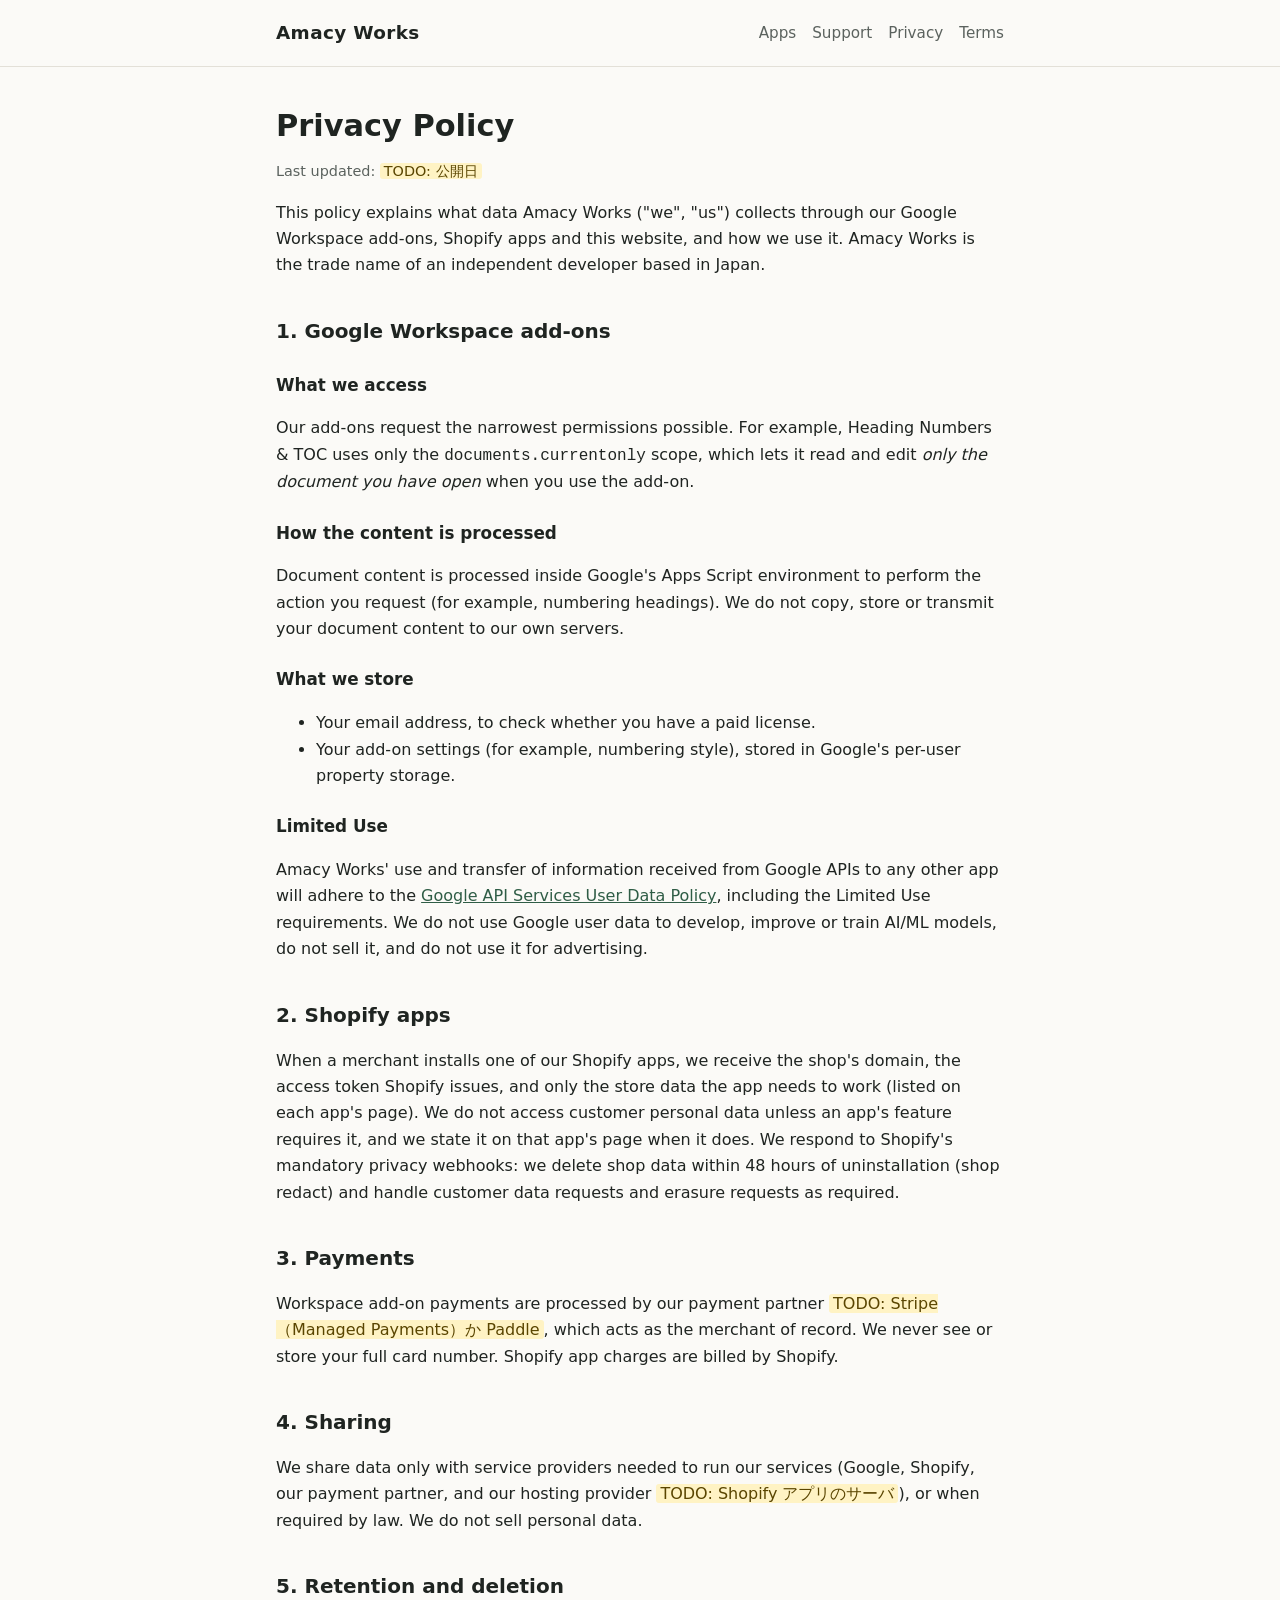
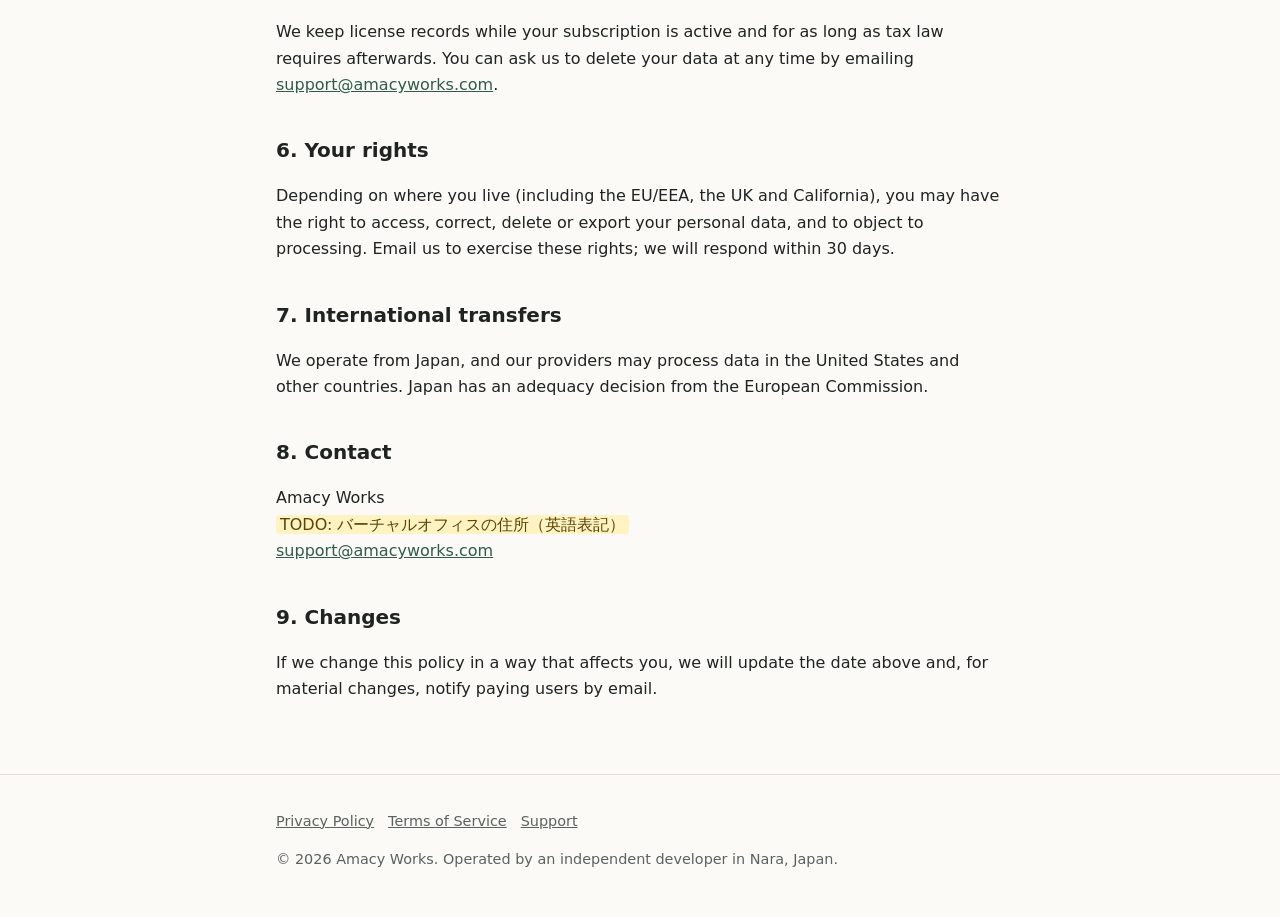
==== privacy.html @ e0637e9f "Add site pages (index, support, privacy, terms, style)" ====
<!doctype html>
<html lang="en"><head><meta charset="utf-8"><meta name="viewport" content="width=device-width,initial-scale=1"><title>Privacy Policy — Amacy Works</title><meta name="description" content="How Amacy Works handles your data."><link rel="stylesheet" href="style.css"></head><body>
<header><div class="wrap"><a class="brand" href="index.html">Amacy Works</a><nav><a href="index.html#apps">Apps</a><a href="support.html">Support</a><a href="privacy.html">Privacy</a><a href="terms.html">Terms</a></nav></div></header>
<main><div class="wrap">
<h1>Privacy Policy</h1>
<p class="small">Last updated: <span class="todo">TODO: 公開日</span></p>
<p>This policy explains what data Amacy Works ("we", "us") collects through our Google Workspace add-ons, Shopify apps and this website, and how we use it. Amacy Works is the trade name of an independent developer based in Japan.</p>

<h2>1. Google Workspace add-ons</h2>
<h3>What we access</h3>
<p>Our add-ons request the narrowest permissions possible. For example, Heading Numbers &amp; TOC uses only the <code>documents.currentonly</code> scope, which lets it read and edit <em>only the document you have open</em> when you use the add-on.</p>
<h3>How the content is processed</h3>
<p>Document content is processed inside Google's Apps Script environment to perform the action you request (for example, numbering headings). We do not copy, store or transmit your document content to our own servers.</p>
<h3>What we store</h3>
<ul>
<li>Your email address, to check whether you have a paid license.</li>
<li>Your add-on settings (for example, numbering style), stored in Google's per-user property storage.</li>
</ul>
<h3>Limited Use</h3>
<p>Amacy Works' use and transfer of information received from Google APIs to any other app will adhere to the <a href="https://developers.google.com/terms/api-services-user-data-policy">Google API Services User Data Policy</a>, including the Limited Use requirements. We do not use Google user data to develop, improve or train AI/ML models, do not sell it, and do not use it for advertising.</p>

<h2>2. Shopify apps</h2>
<p>When a merchant installs one of our Shopify apps, we receive the shop's domain, the access token Shopify issues, and only the store data the app needs to work (listed on each app's page). We do not access customer personal data unless an app's feature requires it, and we state it on that app's page when it does. We respond to Shopify's mandatory privacy webhooks: we delete shop data within 48 hours of uninstallation (shop redact) and handle customer data requests and erasure requests as required.</p>

<h2>3. Payments</h2>
<p>Workspace add-on payments are processed by our payment partner <span class="todo">TODO: Stripe（Managed Payments）か Paddle</span>, which acts as the merchant of record. We never see or store your full card number. Shopify app charges are billed by Shopify.</p>

<h2>4. Sharing</h2>
<p>We share data only with service providers needed to run our services (Google, Shopify, our payment partner, and our hosting provider <span class="todo">TODO: Shopify アプリのサーバ</span>), or when required by law. We do not sell personal data.</p>

<h2>5. Retention and deletion</h2>
<p>We keep license records while your subscription is active and for as long as tax law requires afterwards. You can ask us to delete your data at any time by emailing <a href="mailto:support@amacyworks.com">support@amacyworks.com</a>.</p>

<h2>6. Your rights</h2>
<p>Depending on where you live (including the EU/EEA, the UK and California), you may have the right to access, correct, delete or export your personal data, and to object to processing. Email us to exercise these rights; we will respond within 30 days.</p>

<h2>7. International transfers</h2>
<p>We operate from Japan, and our providers may process data in the United States and other countries. Japan has an adequacy decision from the European Commission.</p>

<h2>8. Contact</h2>
<p>Amacy Works<br><span class="todo">TODO: バーチャルオフィスの住所（英語表記）</span><br><a href="mailto:support@amacyworks.com">support@amacyworks.com</a></p>

<h2>9. Changes</h2>
<p>If we change this policy in a way that affects you, we will update the date above and, for material changes, notify paying users by email.</p>

</div></main>
<footer><div class="wrap"><p><a href="privacy.html">Privacy Policy</a><a href="terms.html">Terms of Service</a><a href="support.html">Support</a></p><p>© 2026 Amacy Works. Operated by an independent developer in Nara, Japan.</p></div></footer>
</body></html>
---- style.css ----
:root{--bg:#fbfaf7;--fg:#1f2421;--muted:#5b625e;--accent:#2f5d46;--line:#e3e0d8;--card:#ffffff}
@media (prefers-color-scheme:dark){:root{--bg:#151816;--fg:#e8ebe9;--muted:#a3aba6;--accent:#8cc5a5;--line:#2c312e;--card:#1c201e}}
*{box-sizing:border-box}
body{margin:0;background:var(--bg);color:var(--fg);font:16px/1.65 system-ui,-apple-system,"Segoe UI",sans-serif}
.wrap{max-width:760px;margin:0 auto;padding:0 16px}
header{border-bottom:1px solid var(--line)}
header .wrap{display:flex;justify-content:space-between;align-items:center;gap:12px;flex-wrap:wrap;padding-top:18px;padding-bottom:18px}
.brand{font-weight:700;letter-spacing:.02em;color:var(--fg);text-decoration:none;font-size:1.15rem}
nav a{color:var(--muted);text-decoration:none;margin-left:16px;font-size:.95rem}
nav a:first-child{margin-left:0}
nav a:hover,a{color:var(--accent)}
main{padding:40px 0 56px}
h1{font-size:1.9rem;line-height:1.25;margin:0 0 12px}
h2{font-size:1.25rem;margin:36px 0 8px}
h3{font-size:1.05rem;margin:24px 0 6px}
.lead{color:var(--muted);font-size:1.1rem;margin:0 0 28px}
.card{background:var(--card);border:1px solid var(--line);border-radius:10px;padding:18px 20px;margin:12px 0}
.card h3{margin-top:0}
.tag{display:inline-block;font-size:.8rem;color:var(--muted);border:1px solid var(--line);border-radius:999px;padding:1px 10px;margin-left:6px}
.small{color:var(--muted);font-size:.9rem}
footer{border-top:1px solid var(--line);padding:20px 0 32px;color:var(--muted);font-size:.9rem}
footer a{color:var(--muted);margin-right:14px}
.todo{background:#fff3c4;color:#5a4500;padding:0 4px;border-radius:3px}
@media (prefers-color-scheme:dark){.todo{background:#4a3d0a;color:#ffe9a3}}
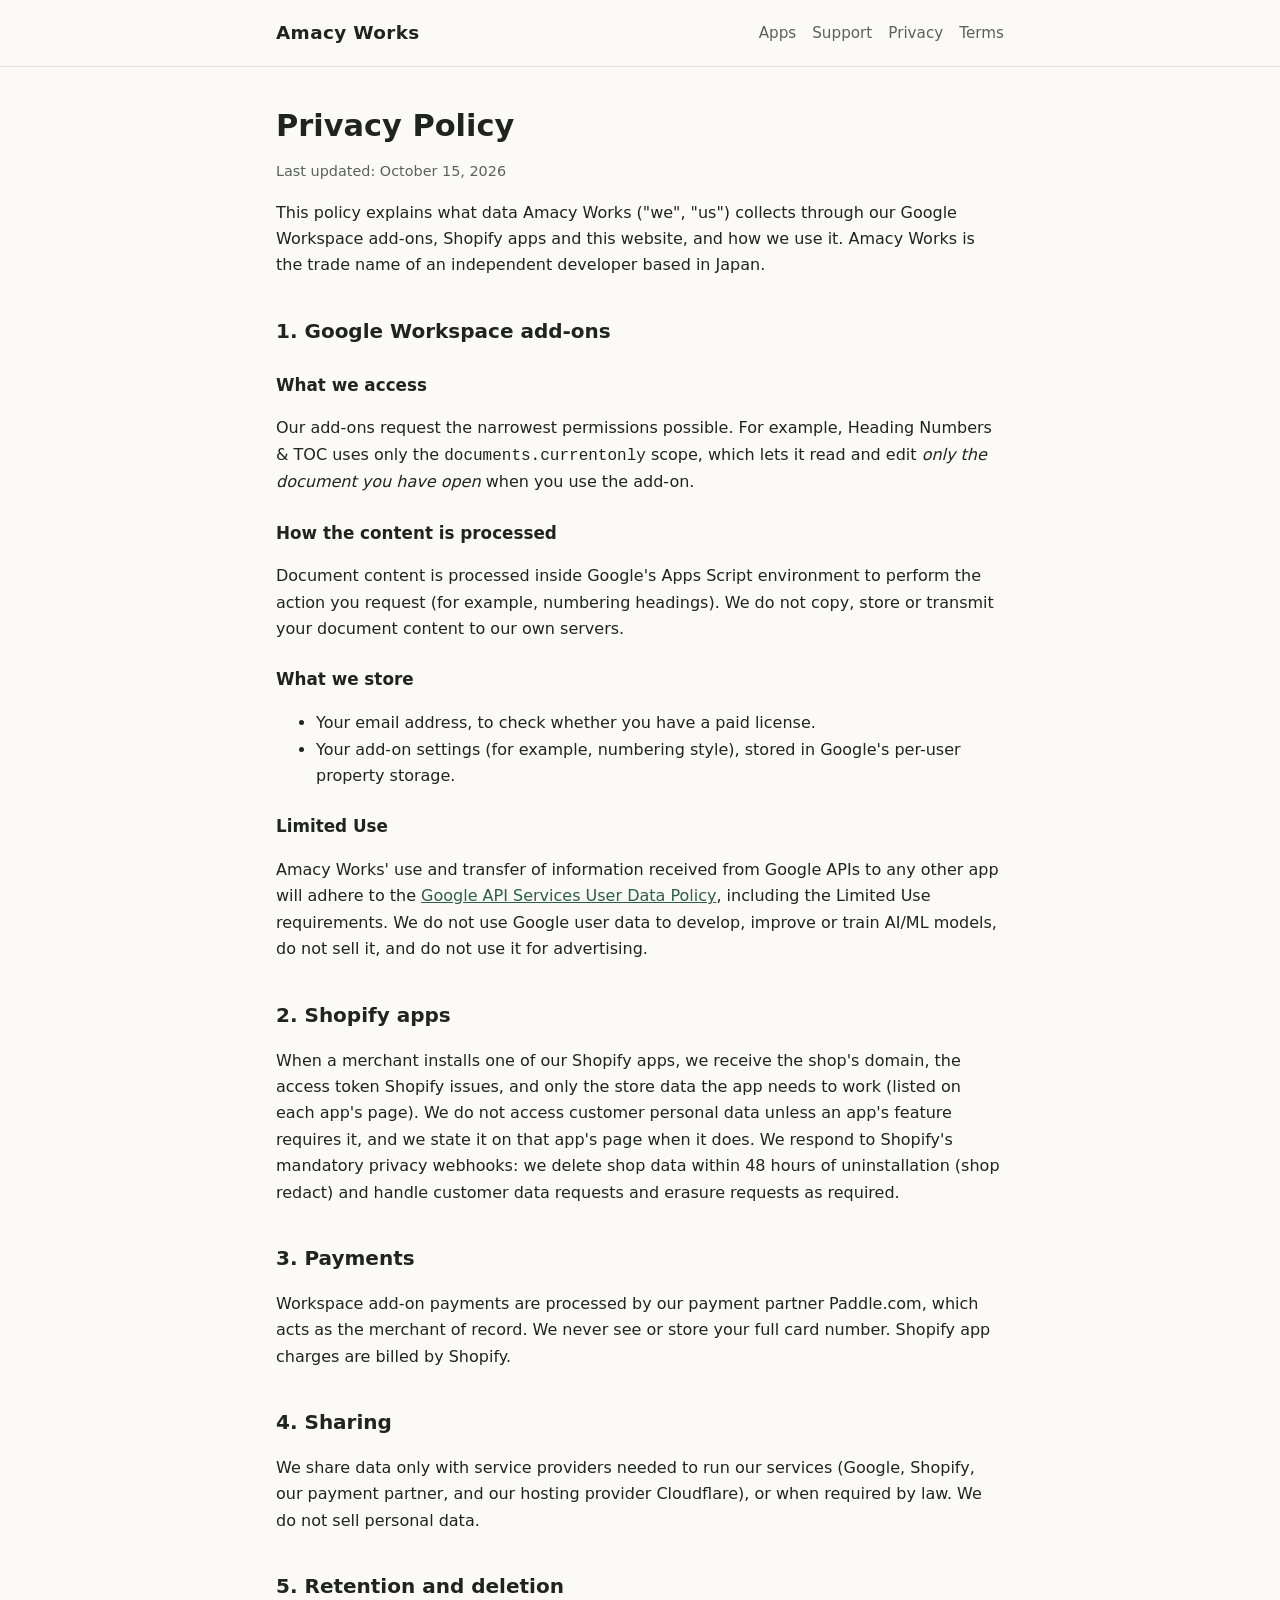
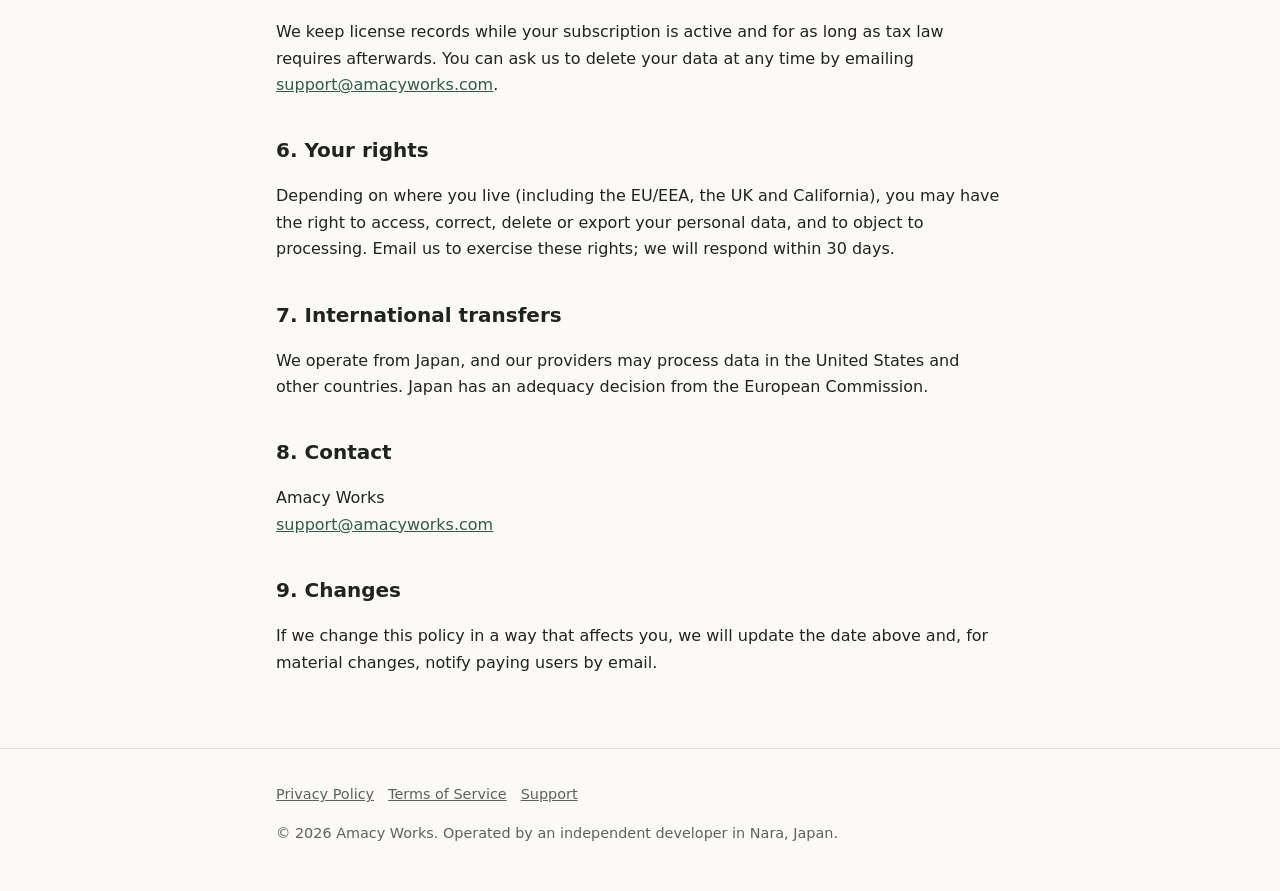
==== commit ff72d18f: "Fill in payment partner (Paddle), host (Cloudflare), last-updated date; drop address line for now" ====
--- a/privacy.html
+++ b/privacy.html
@@ -3,7 +3,7 @@
 <header><div class="wrap"><a class="brand" href="index.html">Amacy Works</a><nav><a href="index.html#apps">Apps</a><a href="support.html">Support</a><a href="privacy.html">Privacy</a><a href="terms.html">Terms</a></nav></div></header>
 <main><div class="wrap">
 <h1>Privacy Policy</h1>
-<p class="small">Last updated: <span class="todo">TODO: 公開日</span></p>
+<p class="small">Last updated: October 15, 2026</p>
 <p>This policy explains what data Amacy Works ("we", "us") collects through our Google Workspace add-ons, Shopify apps and this website, and how we use it. Amacy Works is the trade name of an independent developer based in Japan.</p>
 
 <h2>1. Google Workspace add-ons</h2>
@@ -23,10 +23,10 @@
 <p>When a merchant installs one of our Shopify apps, we receive the shop's domain, the access token Shopify issues, and only the store data the app needs to work (listed on each app's page). We do not access customer personal data unless an app's feature requires it, and we state it on that app's page when it does. We respond to Shopify's mandatory privacy webhooks: we delete shop data within 48 hours of uninstallation (shop redact) and handle customer data requests and erasure requests as required.</p>
 
 <h2>3. Payments</h2>
-<p>Workspace add-on payments are processed by our payment partner <span class="todo">TODO: Stripe（Managed Payments）か Paddle</span>, which acts as the merchant of record. We never see or store your full card number. Shopify app charges are billed by Shopify.</p>
+<p>Workspace add-on payments are processed by our payment partner Paddle.com, which acts as the merchant of record. We never see or store your full card number. Shopify app charges are billed by Shopify.</p>
 
 <h2>4. Sharing</h2>
-<p>We share data only with service providers needed to run our services (Google, Shopify, our payment partner, and our hosting provider <span class="todo">TODO: Shopify アプリのサーバ</span>), or when required by law. We do not sell personal data.</p>
+<p>We share data only with service providers needed to run our services (Google, Shopify, our payment partner, and our hosting provider Cloudflare), or when required by law. We do not sell personal data.</p>
 
 <h2>5. Retention and deletion</h2>
 <p>We keep license records while your subscription is active and for as long as tax law requires afterwards. You can ask us to delete your data at any time by emailing <a href="mailto:support@amacyworks.com">support@amacyworks.com</a>.</p>
@@ -38,7 +38,7 @@
 <p>We operate from Japan, and our providers may process data in the United States and other countries. Japan has an adequacy decision from the European Commission.</p>
 
 <h2>8. Contact</h2>
-<p>Amacy Works<br><span class="todo">TODO: バーチャルオフィスの住所（英語表記）</span><br><a href="mailto:support@amacyworks.com">support@amacyworks.com</a></p>
+<p>Amacy Works<br><a href="mailto:support@amacyworks.com">support@amacyworks.com</a></p>
 
 <h2>9. Changes</h2>
 <p>If we change this policy in a way that affects you, we will update the date above and, for material changes, notify paying users by email.</p>
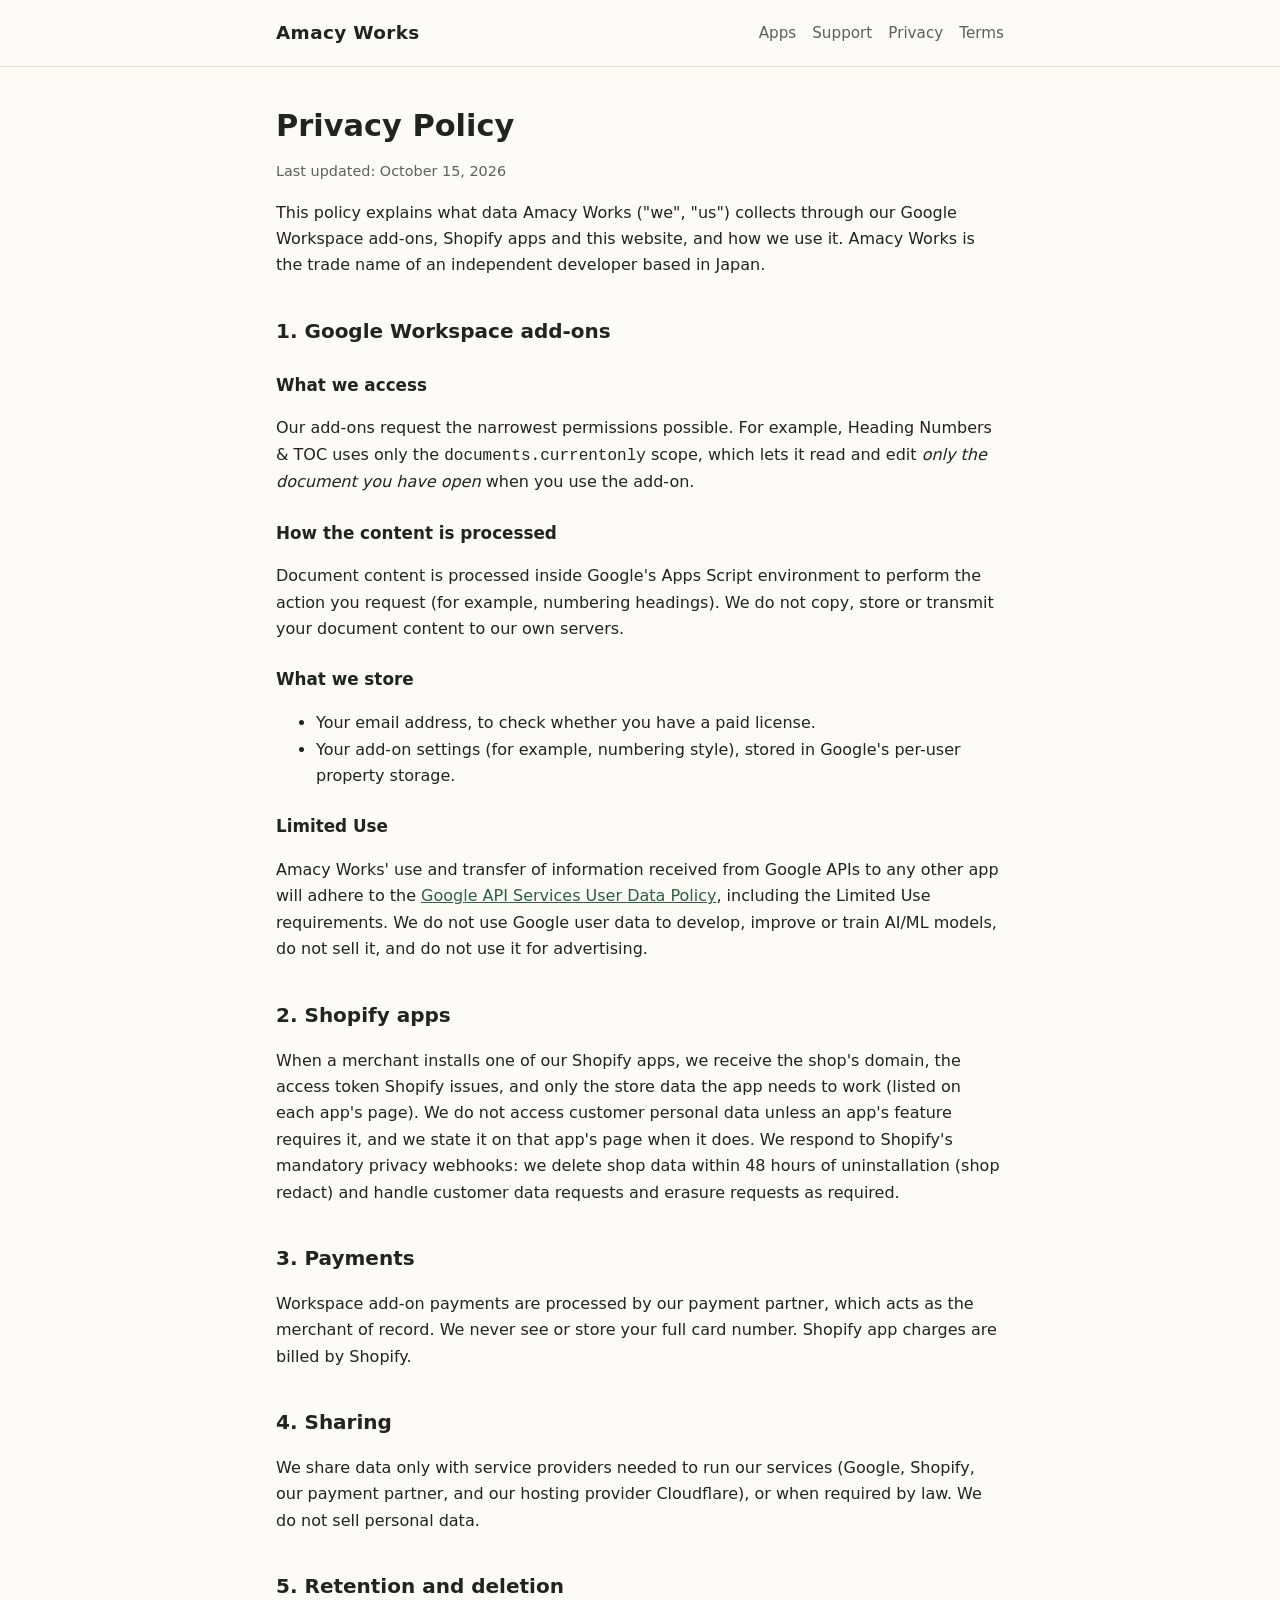
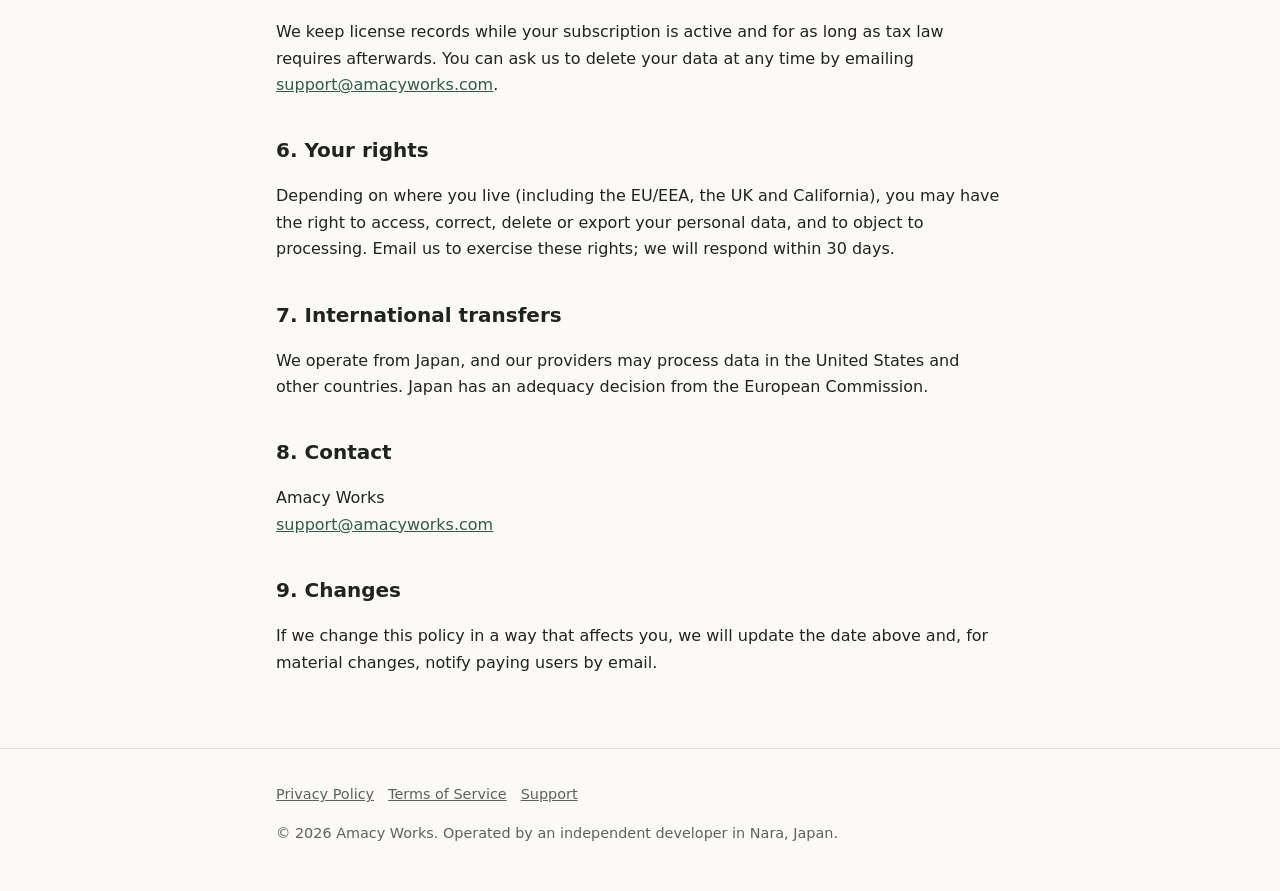
==== commit c5ee63d1: "Remove payment partner name until it is decided" ====
--- a/privacy.html
+++ b/privacy.html
@@ -23,7 +23,7 @@
 <p>When a merchant installs one of our Shopify apps, we receive the shop's domain, the access token Shopify issues, and only the store data the app needs to work (listed on each app's page). We do not access customer personal data unless an app's feature requires it, and we state it on that app's page when it does. We respond to Shopify's mandatory privacy webhooks: we delete shop data within 48 hours of uninstallation (shop redact) and handle customer data requests and erasure requests as required.</p>
 
 <h2>3. Payments</h2>
-<p>Workspace add-on payments are processed by our payment partner Paddle.com, which acts as the merchant of record. We never see or store your full card number. Shopify app charges are billed by Shopify.</p>
+<p>Workspace add-on payments are processed by our payment partner, which acts as the merchant of record. We never see or store your full card number. Shopify app charges are billed by Shopify.</p>
 
 <h2>4. Sharing</h2>
 <p>We share data only with service providers needed to run our services (Google, Shopify, our payment partner, and our hosting provider Cloudflare), or when required by law. We do not sell personal data.</p>
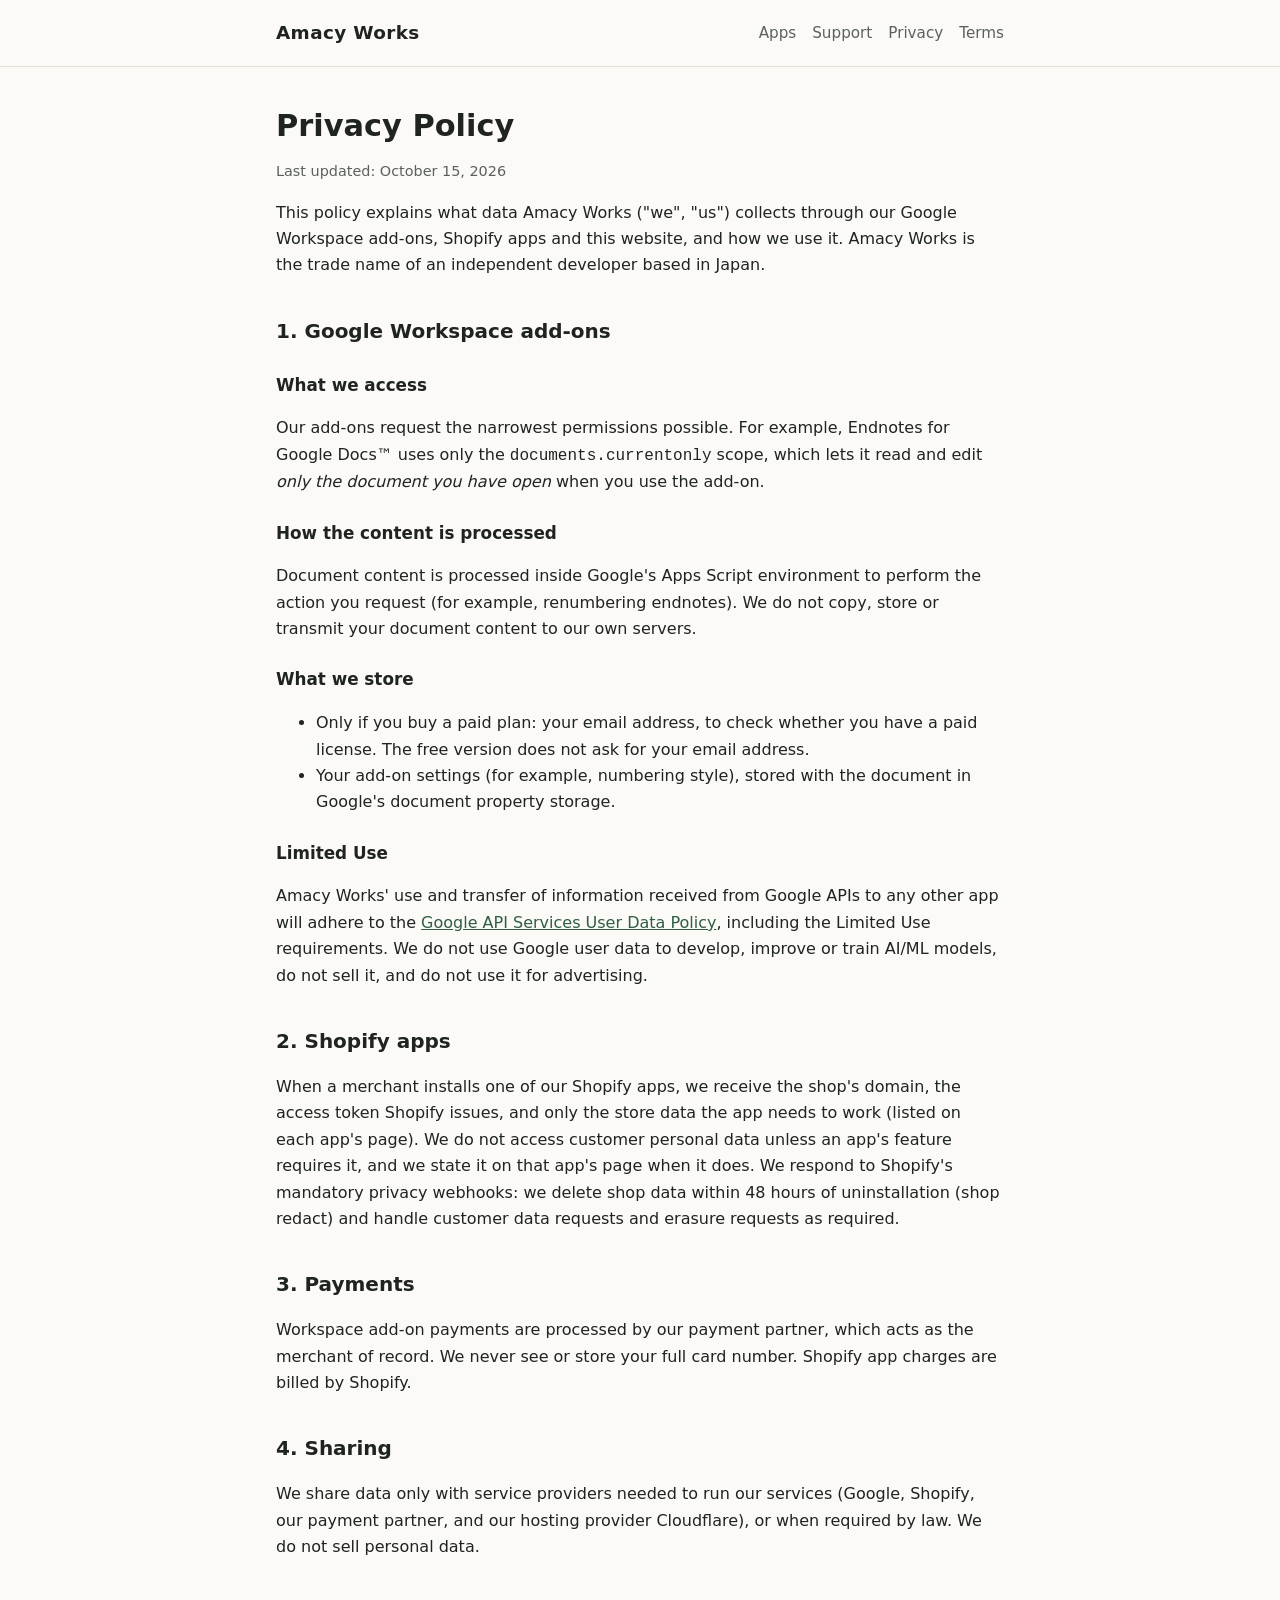
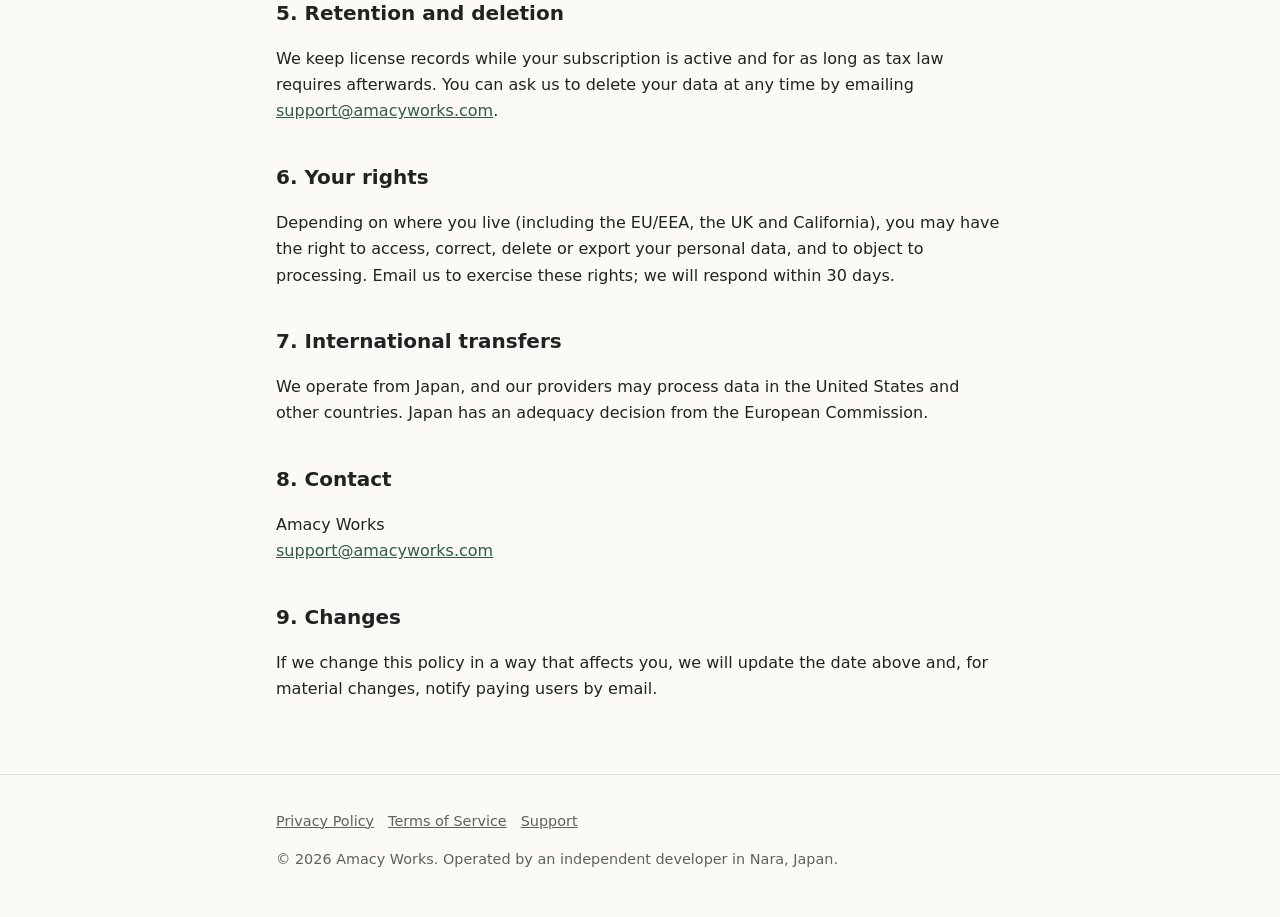
==== commit 75a2212f: "Feature Endnotes for Google Docs; update privacy examples" ====
--- a/privacy.html
+++ b/privacy.html
@@ -8,13 +8,13 @@
 
 <h2>1. Google Workspace add-ons</h2>
 <h3>What we access</h3>
-<p>Our add-ons request the narrowest permissions possible. For example, Heading Numbers &amp; TOC uses only the <code>documents.currentonly</code> scope, which lets it read and edit <em>only the document you have open</em> when you use the add-on.</p>
+<p>Our add-ons request the narrowest permissions possible. For example, Endnotes for Google Docs&trade; uses only the <code>documents.currentonly</code> scope, which lets it read and edit <em>only the document you have open</em> when you use the add-on.</p>
 <h3>How the content is processed</h3>
-<p>Document content is processed inside Google's Apps Script environment to perform the action you request (for example, numbering headings). We do not copy, store or transmit your document content to our own servers.</p>
+<p>Document content is processed inside Google's Apps Script environment to perform the action you request (for example, renumbering endnotes). We do not copy, store or transmit your document content to our own servers.</p>
 <h3>What we store</h3>
 <ul>
-<li>Your email address, to check whether you have a paid license.</li>
-<li>Your add-on settings (for example, numbering style), stored in Google's per-user property storage.</li>
+<li>Only if you buy a paid plan: your email address, to check whether you have a paid license. The free version does not ask for your email address.</li>
+<li>Your add-on settings (for example, numbering style), stored with the document in Google's document property storage.</li>
 </ul>
 <h3>Limited Use</h3>
 <p>Amacy Works' use and transfer of information received from Google APIs to any other app will adhere to the <a href="https://developers.google.com/terms/api-services-user-data-policy">Google API Services User Data Policy</a>, including the Limited Use requirements. We do not use Google user data to develop, improve or train AI/ML models, do not sell it, and do not use it for advertising.</p>
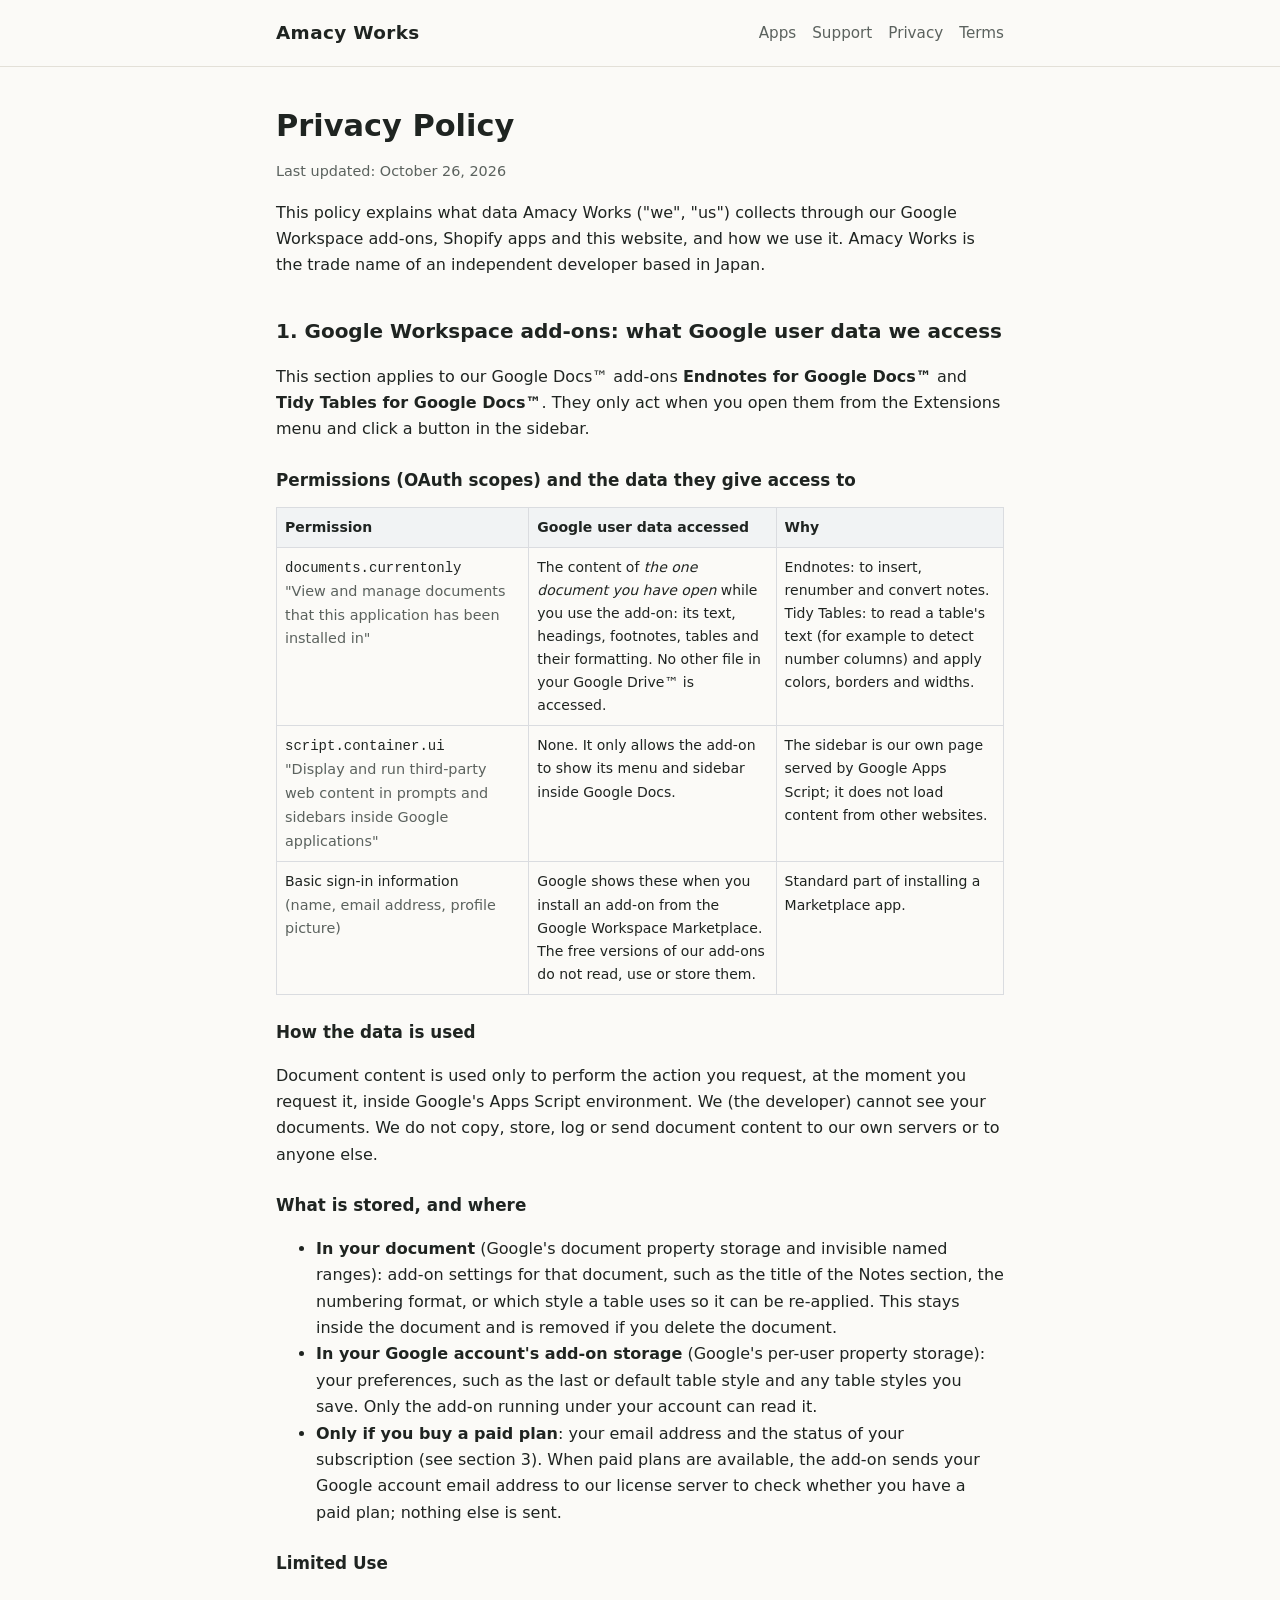
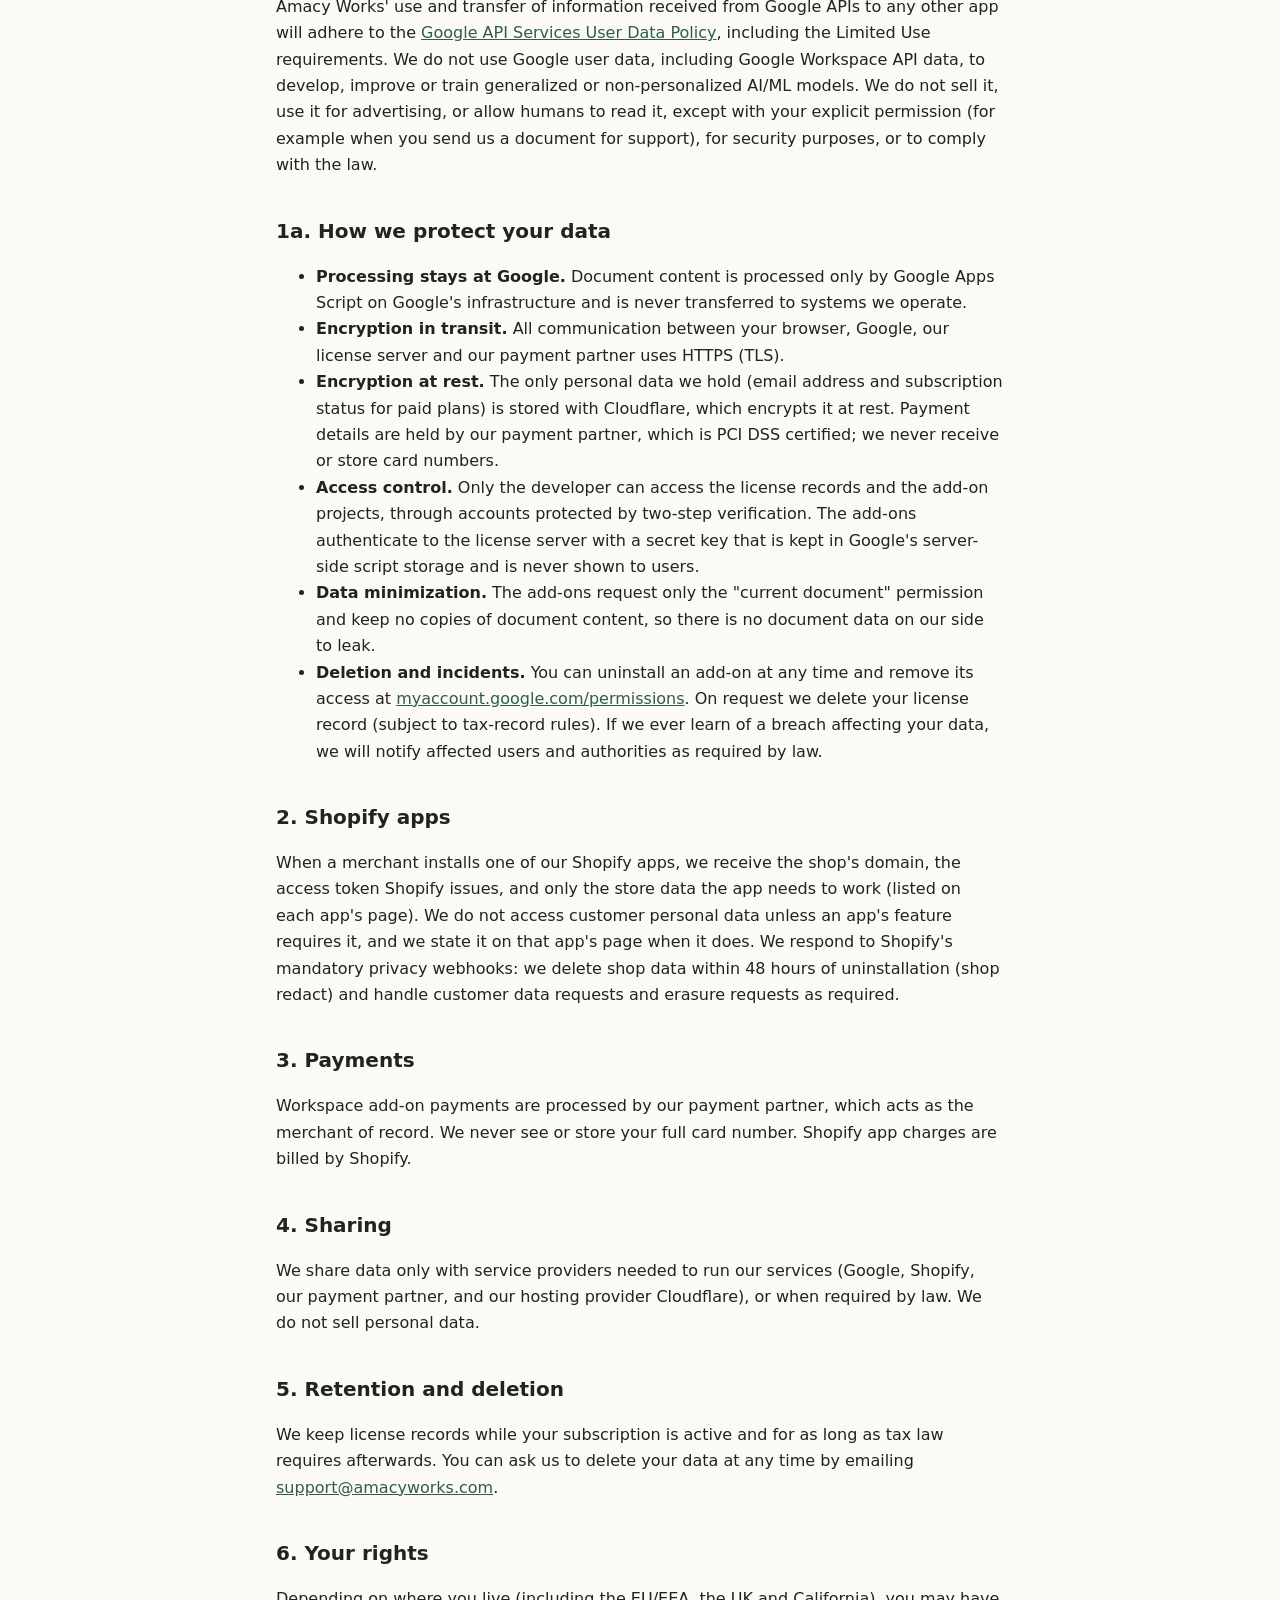
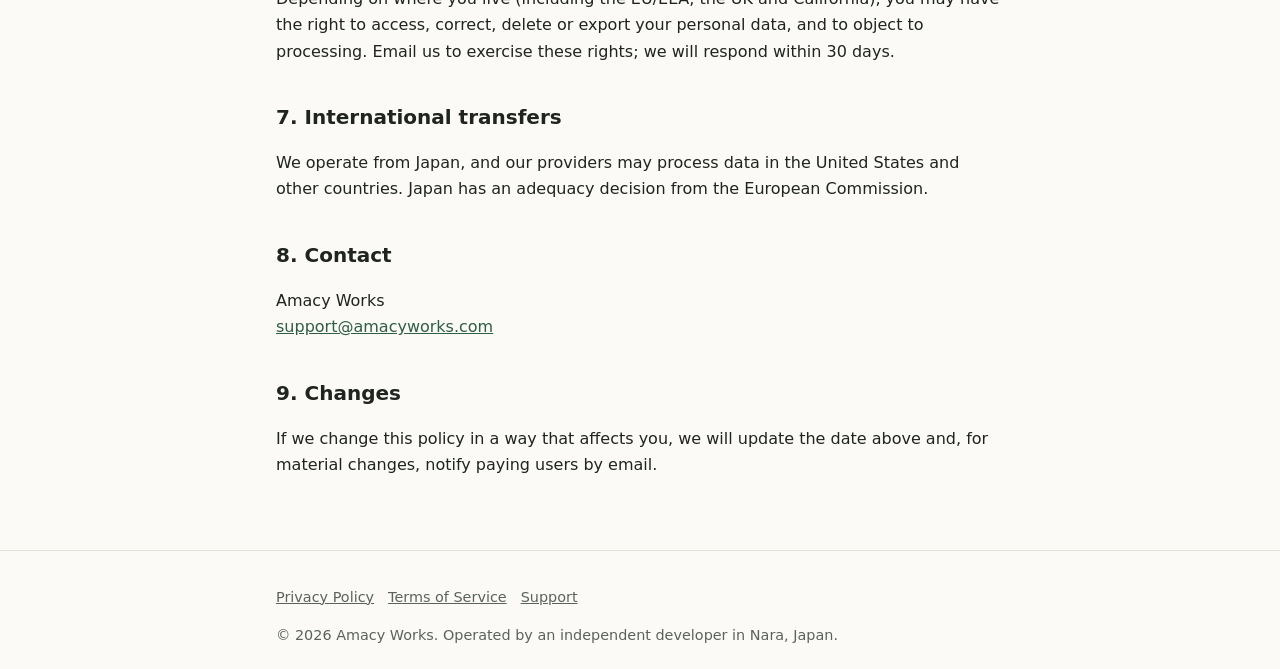
==== commit 2b2d4852: "Privacy policy: Google user data accessed per scope, storage, and data protection (OAuth verificatio" ====
--- a/privacy.html
+++ b/privacy.html
@@ -3,21 +3,42 @@
 <header><div class="wrap"><a class="brand" href="index.html">Amacy Works</a><nav><a href="index.html#apps">Apps</a><a href="support.html">Support</a><a href="privacy.html">Privacy</a><a href="terms.html">Terms</a></nav></div></header>
 <main><div class="wrap">
 <h1>Privacy Policy</h1>
-<p class="small">Last updated: October 15, 2026</p>
+<p class="small">Last updated: October 26, 2026</p>
 <p>This policy explains what data Amacy Works ("we", "us") collects through our Google Workspace add-ons, Shopify apps and this website, and how we use it. Amacy Works is the trade name of an independent developer based in Japan.</p>
 
-<h2>1. Google Workspace add-ons</h2>
-<h3>What we access</h3>
-<p>Our add-ons request the narrowest permissions possible. For example, Endnotes for Google Docs&trade; uses only the <code>documents.currentonly</code> scope, which lets it read and edit <em>only the document you have open</em> when you use the add-on.</p>
-<h3>How the content is processed</h3>
-<p>Document content is processed inside Google's Apps Script environment to perform the action you request (for example, renumbering endnotes). We do not copy, store or transmit your document content to our own servers.</p>
-<h3>What we store</h3>
+<h2 id="google-data">1. Google Workspace add-ons: what Google user data we access</h2>
+<p>This section applies to our Google Docs&trade; add-ons <strong>Endnotes for Google Docs&trade;</strong> and <strong>Tidy Tables for Google Docs&trade;</strong>. They only act when you open them from the Extensions menu and click a button in the sidebar.</p>
+
+<h3>Permissions (OAuth scopes) and the data they give access to</h3>
+<table class="data">
+<tr><th>Permission</th><th>Google user data accessed</th><th>Why</th></tr>
+<tr><td><code>documents.currentonly</code><br><span class="small">"View and manage documents that this application has been installed in"</span></td><td>The content of <em>the one document you have open</em> while you use the add-on: its text, headings, footnotes, tables and their formatting. No other file in your Google Drive&trade; is accessed.</td><td>Endnotes: to insert, renumber and convert notes. Tidy Tables: to read a table's text (for example to detect number columns) and apply colors, borders and widths.</td></tr>
+<tr><td><code>script.container.ui</code><br><span class="small">"Display and run third-party web content in prompts and sidebars inside Google applications"</span></td><td>None. It only allows the add-on to show its menu and sidebar inside Google Docs.</td><td>The sidebar is our own page served by Google Apps Script; it does not load content from other websites.</td></tr>
+<tr><td>Basic sign-in information<br><span class="small">(name, email address, profile picture)</span></td><td>Google shows these when you install an add-on from the Google Workspace Marketplace. The free versions of our add-ons do not read, use or store them.</td><td>Standard part of installing a Marketplace app.</td></tr>
+</table>
+
+<h3>How the data is used</h3>
+<p>Document content is used only to perform the action you request, at the moment you request it, inside Google's Apps Script environment. We (the developer) cannot see your documents. We do not copy, store, log or send document content to our own servers or to anyone else.</p>
+
+<h3>What is stored, and where</h3>
 <ul>
-<li>Only if you buy a paid plan: your email address, to check whether you have a paid license. The free version does not ask for your email address.</li>
-<li>Your add-on settings (for example, numbering style), stored with the document in Google's document property storage.</li>
+<li><strong>In your document</strong> (Google's document property storage and invisible named ranges): add-on settings for that document, such as the title of the Notes section, the numbering format, or which style a table uses so it can be re-applied. This stays inside the document and is removed if you delete the document.</li>
+<li><strong>In your Google account's add-on storage</strong> (Google's per-user property storage): your preferences, such as the last or default table style and any table styles you save. Only the add-on running under your account can read it.</li>
+<li><strong>Only if you buy a paid plan</strong>: your email address and the status of your subscription (see section 3). When paid plans are available, the add-on sends your Google account email address to our license server to check whether you have a paid plan; nothing else is sent.</li>
 </ul>
+
 <h3>Limited Use</h3>
-<p>Amacy Works' use and transfer of information received from Google APIs to any other app will adhere to the <a href="https://developers.google.com/terms/api-services-user-data-policy">Google API Services User Data Policy</a>, including the Limited Use requirements. We do not use Google user data to develop, improve or train AI/ML models, do not sell it, and do not use it for advertising.</p>
+<p>Amacy Works' use and transfer of information received from Google APIs to any other app will adhere to the <a href="https://developers.google.com/terms/api-services-user-data-policy">Google API Services User Data Policy</a>, including the Limited Use requirements. We do not use Google user data, including Google Workspace API data, to develop, improve or train generalized or non-personalized AI/ML models. We do not sell it, use it for advertising, or allow humans to read it, except with your explicit permission (for example when you send us a document for support), for security purposes, or to comply with the law.</p>
+
+<h2 id="data-protection">1a. How we protect your data</h2>
+<ul>
+<li><strong>Processing stays at Google.</strong> Document content is processed only by Google Apps Script on Google's infrastructure and is never transferred to systems we operate.</li>
+<li><strong>Encryption in transit.</strong> All communication between your browser, Google, our license server and our payment partner uses HTTPS (TLS).</li>
+<li><strong>Encryption at rest.</strong> The only personal data we hold (email address and subscription status for paid plans) is stored with Cloudflare, which encrypts it at rest. Payment details are held by our payment partner, which is PCI DSS certified; we never receive or store card numbers.</li>
+<li><strong>Access control.</strong> Only the developer can access the license records and the add-on projects, through accounts protected by two-step verification. The add-ons authenticate to the license server with a secret key that is kept in Google's server-side script storage and is never shown to users.</li>
+<li><strong>Data minimization.</strong> The add-ons request only the "current document" permission and keep no copies of document content, so there is no document data on our side to leak.</li>
+<li><strong>Deletion and incidents.</strong> You can uninstall an add-on at any time and remove its access at <a href="https://myaccount.google.com/permissions">myaccount.google.com/permissions</a>. On request we delete your license record (subject to tax-record rules). If we ever learn of a breach affecting your data, we will notify affected users and authorities as required by law.</li>
+</ul>
 
 <h2>2. Shopify apps</h2>
 <p>When a merchant installs one of our Shopify apps, we receive the shop's domain, the access token Shopify issues, and only the store data the app needs to work (listed on each app's page). We do not access customer personal data unless an app's feature requires it, and we state it on that app's page when it does. We respond to Shopify's mandatory privacy webhooks: we delete shop data within 48 hours of uninstallation (shop redact) and handle customer data requests and erasure requests as required.</p>
--- a/style.css
+++ b/style.css
@@ -22,3 +22,8 @@
 footer a{color:var(--muted);margin-right:14px}
 .todo{background:#fff3c4;color:#5a4500;padding:0 4px;border-radius:3px}
 @media (prefers-color-scheme:dark){.todo{background:#4a3d0a;color:#ffe9a3}}
+table.data{width:100%;border-collapse:collapse;margin:12px 0;font-size:14px}
+table.data th,table.data td{border:1px solid #dadce0;padding:8px;vertical-align:top;text-align:left}
+table.data th{background:#f1f3f4}
+@media (max-width:600px){table.data,table.data tr,table.data td,table.data th{display:block;width:auto}table.data tr{margin-bottom:10px}}
+@media (prefers-color-scheme:dark){table.data th{background:#2a2f36}table.data th,table.data td{border-color:#3c4043}}
